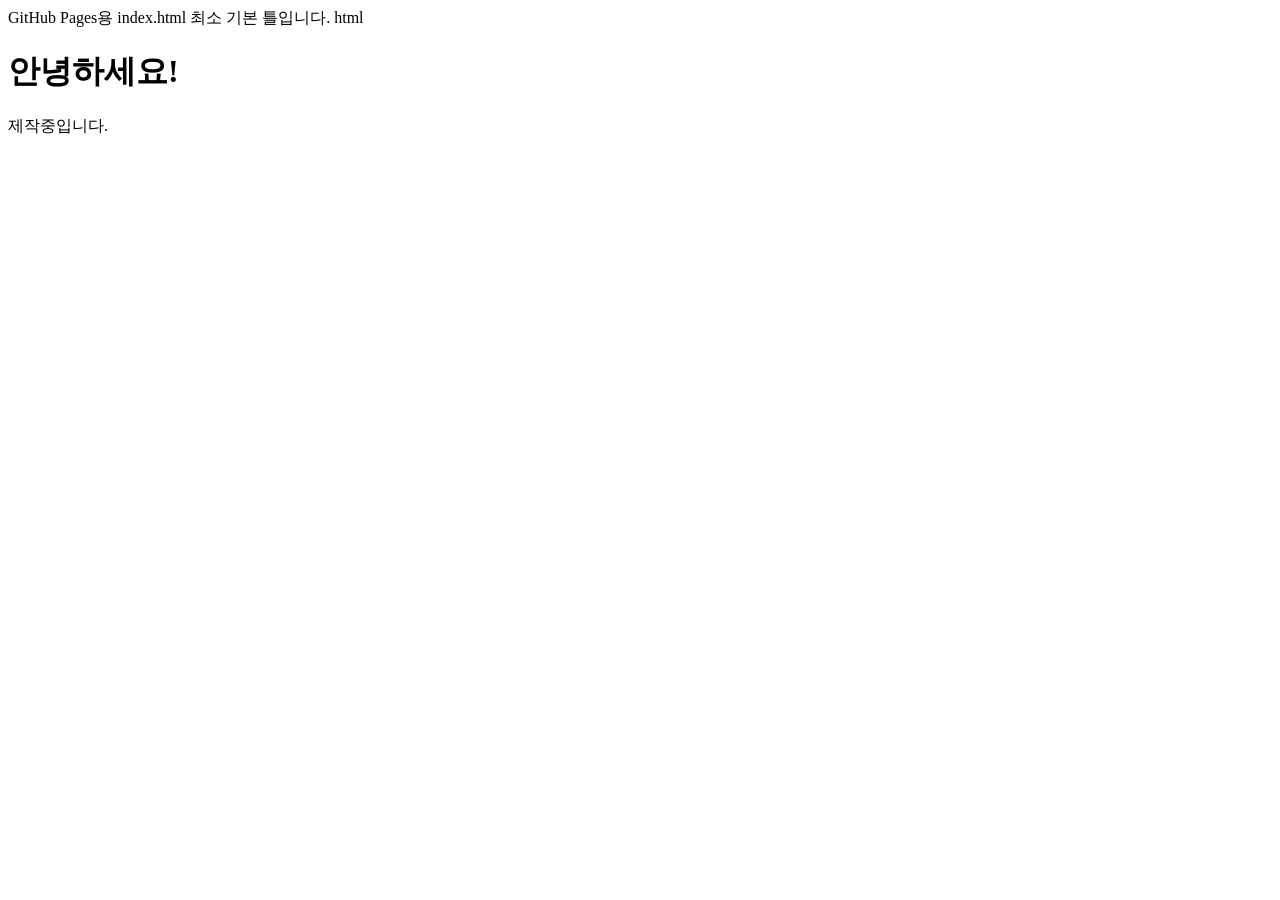
==== index.html @ 8b9768b1 "Update index.html" ====
GitHub Pages용 index.html 최소 기본 틀입니다.

html
<!DOCTYPE html>
<html lang="ko">
<head>
  <meta charset="UTF-8">
  <meta name="viewport" content="width=device-width, initial-scale=1.0">
  <title>202609</title>
</head>
<body>
  <h1>안녕하세요!</h1>
  <p>제작중입니다.</p>
</body>
</html>
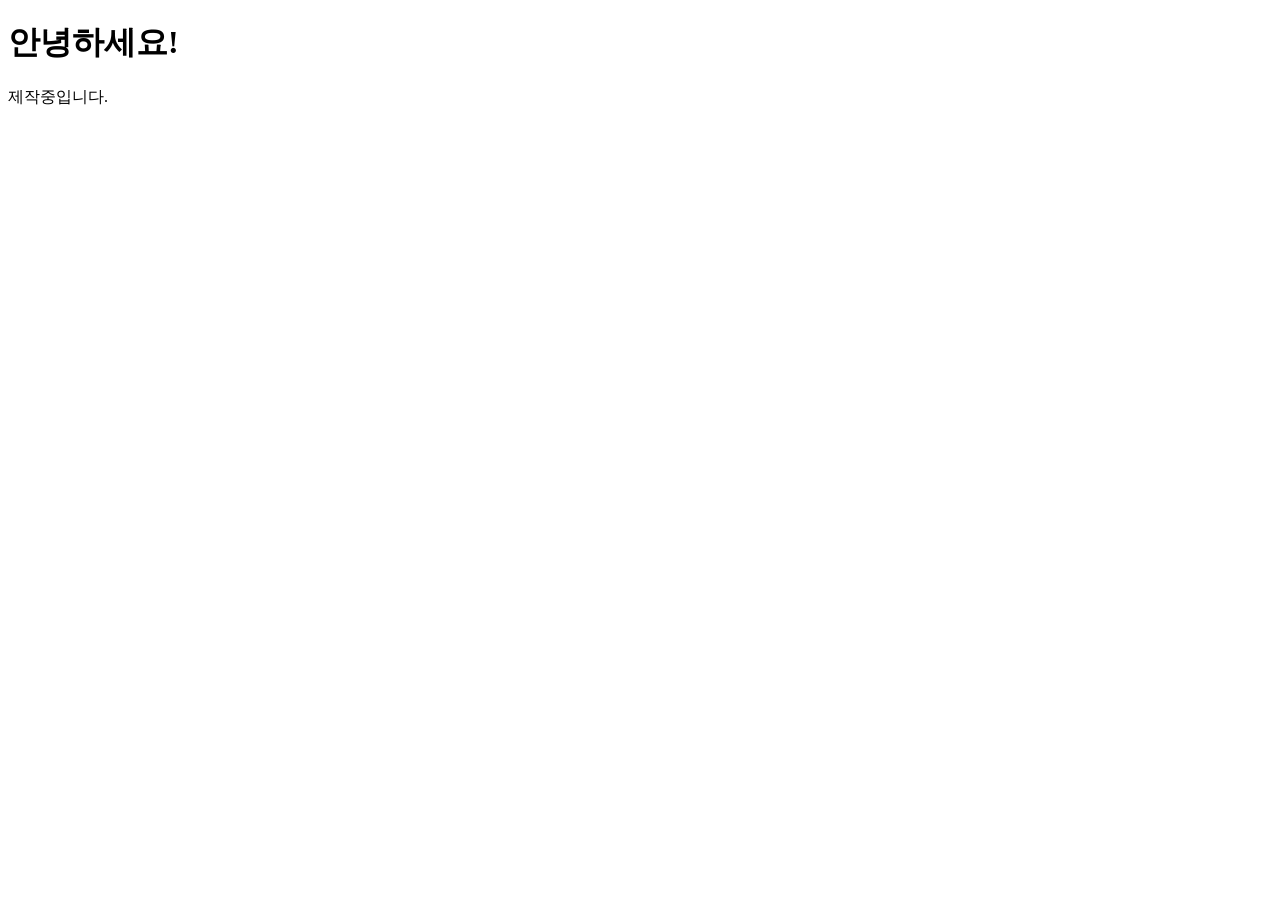
==== commit 2f431987: "Update index.html" ====
--- a/index.html
+++ b/index.html
@@ -1,6 +1,3 @@
-GitHub Pages용 index.html 최소 기본 틀입니다.
-
-html
 <!DOCTYPE html>
 <html lang="ko">
 <head>
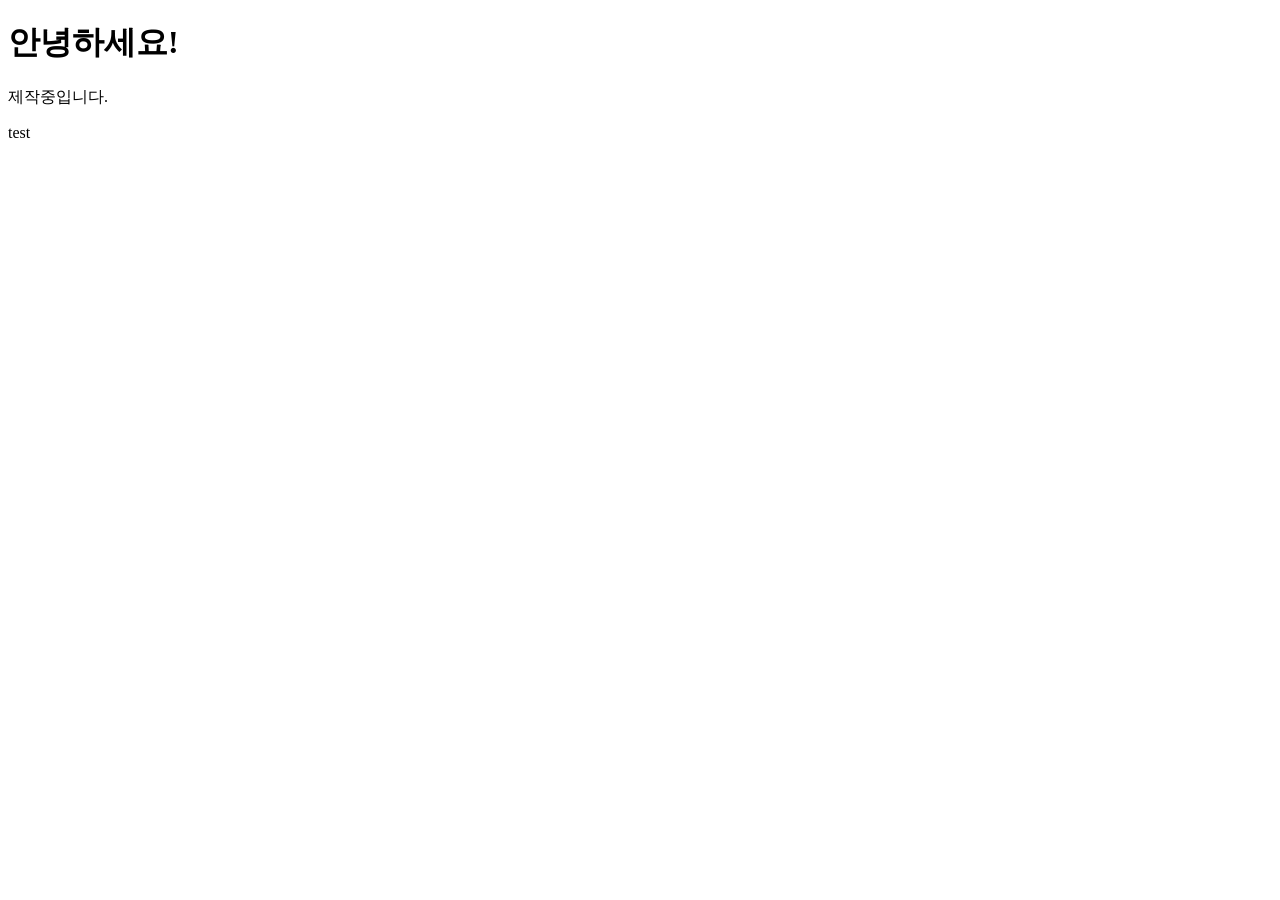
==== commit 7ef6ab96: "Update index.html" ====
--- a/index.html
+++ b/index.html
@@ -8,5 +8,7 @@
 <body>
   <h1>안녕하세요!</h1>
   <p>제작중입니다.</p>
+
+  test 
 </body>
 </html>
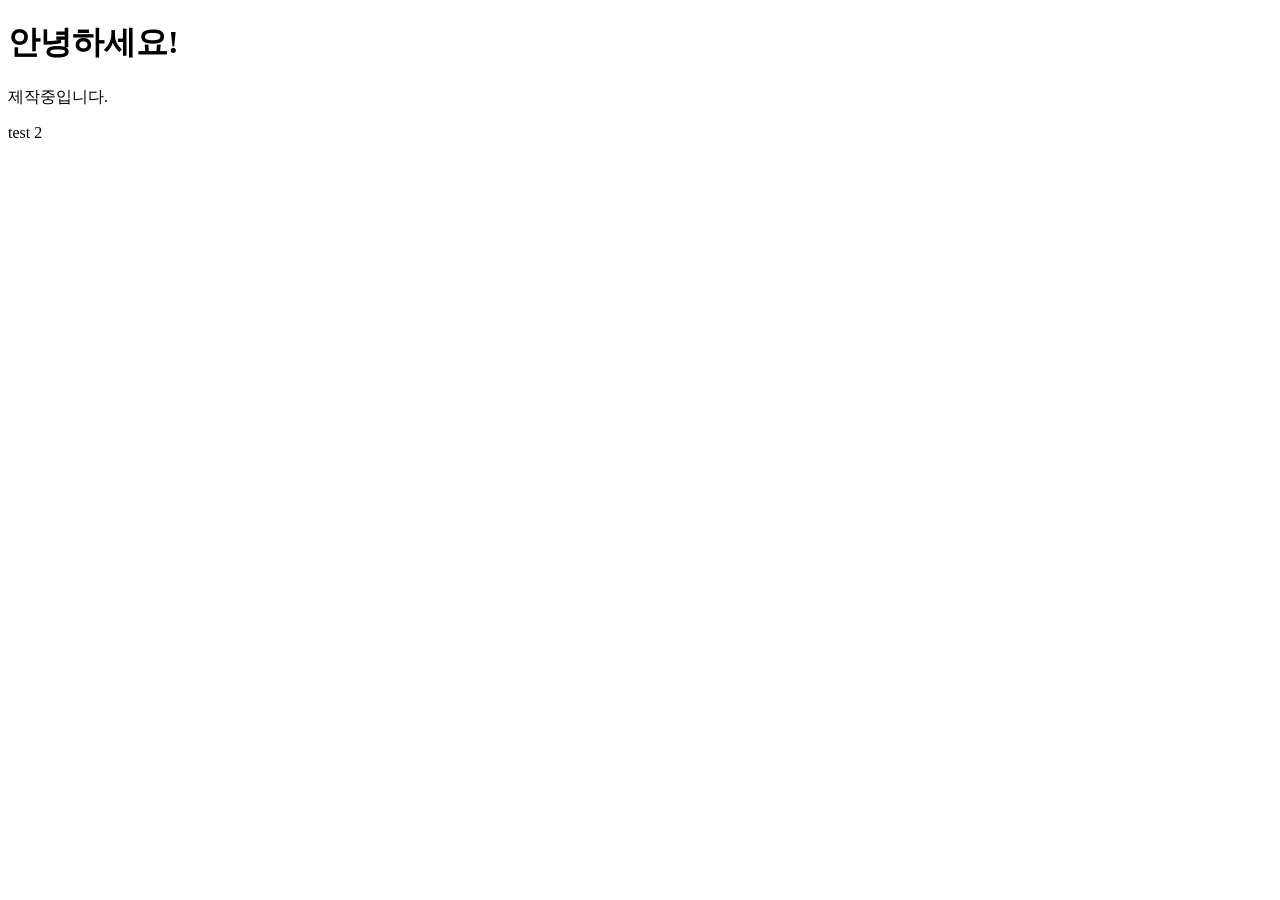
==== commit 74d03f8e: "Update index.html" ====
--- a/index.html
+++ b/index.html
@@ -9,6 +9,6 @@
   <h1>안녕하세요!</h1>
   <p>제작중입니다.</p>
 
-  test 
+  test  2
 </body>
 </html>
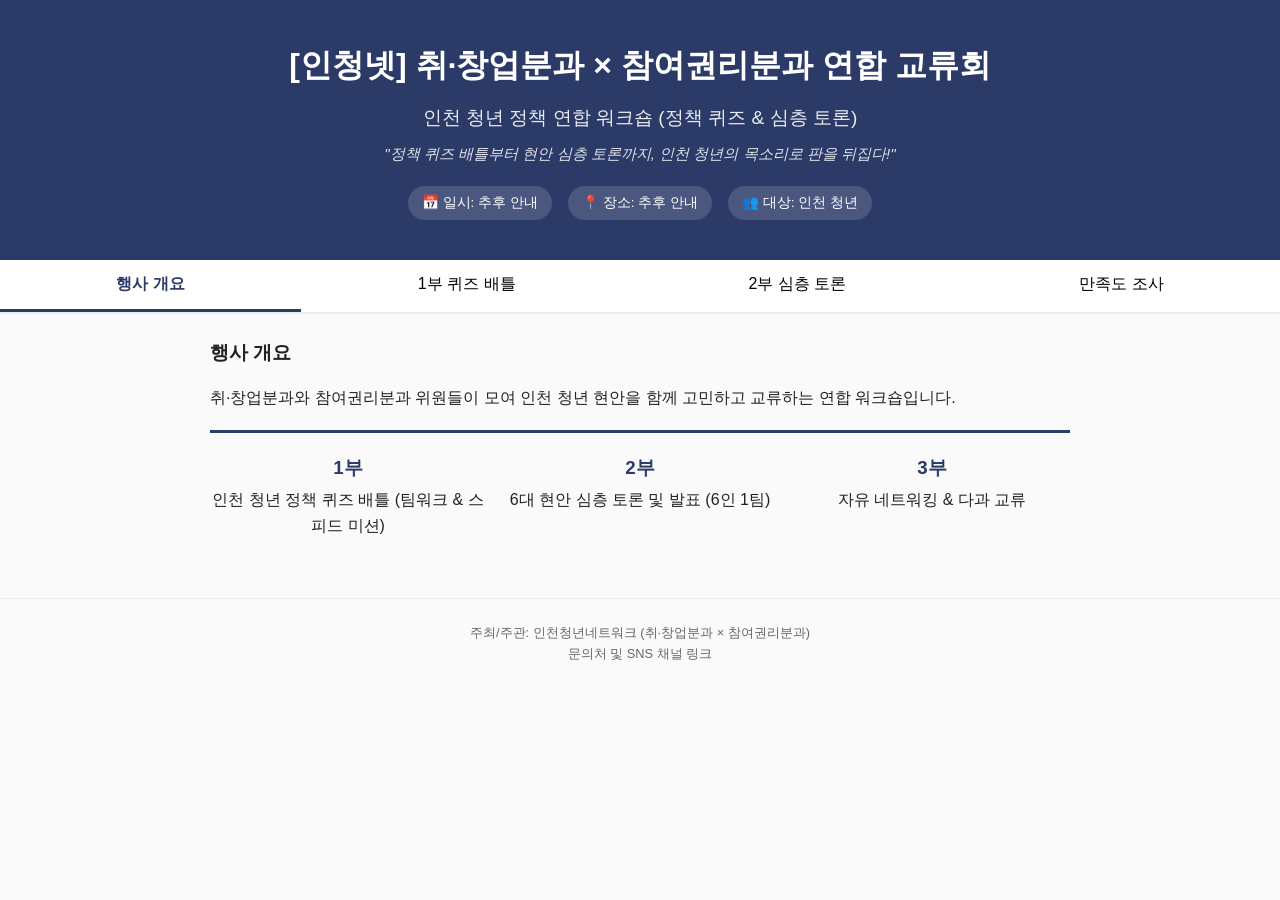
==== commit 14539081: "Add files via upload" ====
--- a/index.html
+++ b/index.html
@@ -1,14 +1,125 @@
 <!DOCTYPE html>
 <html lang="ko">
 <head>
-  <meta charset="UTF-8">
-  <meta name="viewport" content="width=device-width, initial-scale=1.0">
-  <title>202609</title>
+<meta charset="UTF-8">
+<meta name="viewport" content="width=device-width, initial-scale=1.0">
+<title>인청넷 연합 교류회 안내</title>
+<link rel="stylesheet" href="style.css">
 </head>
 <body>
-  <h1>안녕하세요!</h1>
-  <p>제작중입니다.</p>
 
-  test  2
+<!-- Hero Section -->
+<header class="hero">
+  <h1>[인청넷] 취·창업분과 × 참여권리분과 연합 교류회</h1>
+  <p class="subtitle">인천 청년 정책 연합 워크숍 (정책 퀴즈 & 심층 토론)</p>
+  <p class="tagline">"정책 퀴즈 배틀부터 현안 심층 토론까지, 인천 청년의 목소리로 판을 뒤집다!"</p>
+
+  <div class="info-badges">
+    <span class="badge">📅 일시: 추후 안내</span>
+    <span class="badge">📍 장소: 추후 안내</span>
+    <span class="badge">👥 대상: 인천 청년</span>
+  </div>
+</header>
+
+<!-- Tab Menu -->
+<nav class="tab-menu">
+  <button class="tab-btn active" data-tab="tab1">행사 개요</button>
+  <button class="tab-btn" data-tab="tab2">1부 퀴즈 배틀</button>
+  <button class="tab-btn" data-tab="tab3">2부 심층 토론</button>
+  <button class="tab-btn" data-tab="tab4">만족도 조사</button>
+</nav>
+
+<main class="tab-content-wrap">
+
+  <!-- 탭1: 행사 개요 -->
+  <section id="tab1" class="tab-content active">
+    <h2>행사 개요</h2>
+    <p>취·창업분과와 참여권리분과 위원들이 모여 인천 청년 현안을 함께 고민하고 교류하는 연합 워크숍입니다.</p>
+
+    <div class="timeline">
+      <div class="timeline-item">
+        <h3>1부</h3>
+        <p>인천 청년 정책 퀴즈 배틀 (팀워크 & 스피드 미션)</p>
+      </div>
+      <div class="timeline-item">
+        <h3>2부</h3>
+        <p>6대 현안 심층 토론 및 발표 (6인 1팀)</p>
+      </div>
+      <div class="timeline-item">
+        <h3>3부</h3>
+        <p>자유 네트워킹 & 다과 교류</p>
+      </div>
+    </div>
+  </section>
+
+  <!-- 탭2: 1부 퀴즈 배틀 -->
+  <section id="tab2" class="tab-content">
+    <h2>1부: 정책 퀴즈 배틀</h2>
+
+    <div class="sub-tab-menu">
+      <button class="sub-tab-btn active" data-subtab="sub1">코너 1: 음절 카드 조합 퀴즈</button>
+      <button class="sub-tab-btn" data-subtab="sub2">코너 2: 릴레이 정책 발표문 만들기</button>
+    </div>
+
+    <div id="sub1" class="sub-tab-content active">
+      <h3>코너 1: 음절 카드 조합 퀴즈</h3>
+      <p><strong>게임 규칙:</strong> 사전 준비된 음절 카드를 나눈 뒤, 질문을 듣고 팀원이 협력하여 1인 1음절을 들고 정답 단어를 조합!</p>
+      <p><strong>주요 출제 범위:</strong> 임차보증금 지원, 면접 수당, 청년 공간 '유유기지', 청년 기본 조례 등 10선</p>
+    </div>
+
+    <div id="sub2" class="sub-tab-content">
+      <h3>코너 2: 릴레이 정책 발표문 만들기</h3>
+      <p><strong>게임 규칙:</strong> 주어진 정책 제목에 대해 팀원 전원이 겹치지 않게 한 문장씩 이어 붙여 스피드있게 발표문 완성!</p>
+      <p><strong>주요 대상 정책:</strong> 인천형 천원주택, 청년드림 체크카드, 인천 I-패스, 청년참여예산 등 10선</p>
+    </div>
+  </section>
+
+  <!-- 탭3: 2부 심층 토론 -->
+  <section id="tab3" class="tab-content">
+    <h2>2부: 심층 토론 (6대 현안)</h2>
+
+    <div class="topic-grid">
+      <div class="topic-card">
+        <h3>💼 일자리</h3>
+        <p>무기계약직의 희망고문? 인천형 일자리의 덫과 진짜 정규직 전환</p>
+      </div>
+      <div class="topic-card">
+        <h3>⚖️ 복지/기준</h3>
+        <p>나이·소득 컷에 가로막힌 인천 청년 역차별 참교육</p>
+      </div>
+      <div class="topic-card">
+        <h3>🚀 취·창업</h3>
+        <p>인천에서 취·창업 올킬: 서울 안 가고 송도·개항로에서 대박 난 리얼 생존기</p>
+      </div>
+      <div class="topic-card">
+        <h3>🏠 정책 참여</h3>
+        <p>인천 청년들이 직접 뒤집은 판: 우리가 바꾼 '천원주택'과 조례의 역사</p>
+      </div>
+      <div class="topic-card">
+        <h3>💰 예산/정보</h3>
+        <p>인천시 예산 털기 프로젝트: 공무원들만 아는 숨은 지원금</p>
+      </div>
+      <div class="topic-card">
+        <h3>📢 거버넌스</h3>
+        <p>인천시 청년은 들러리? 숟가락 얹기 거부하고 의사결정권 뺏어오기</p>
+      </div>
+    </div>
+  </section>
+
+  <!-- 탭4: 만족도 조사 (내용은 추후 QR 직접 추가) -->
+  <section id="tab4" class="tab-content">
+    <h2>만족도 조사</h2>
+    <!-- QR 코드 추가 예정 -->
+  </section>
+
+</main>
+
+<!-- Footer -->
+<footer class="footer">
+  <p>주최/주관: 인천청년네트워크 (취·창업분과 × 참여권리분과)</p>
+  <p>문의처 및 SNS 채널 링크</p>
+</footer>
+
+<script src="script.js"></script>
 </body>
 </html>
--- a/style.css
+++ b/style.css
@@ -0,0 +1,223 @@
+* {
+  box-sizing: border-box;
+  margin: 0;
+  padding: 0;
+}
+
+body {
+  font-family: -apple-system, BlinkMacSystemFont, "Apple SD Gothic Neo", "Malgun Gothic", sans-serif;
+  color: #222;
+  line-height: 1.6;
+  background: #fafafa;
+}
+
+/* Hero */
+.hero {
+  background: #2b3a67;
+  color: #fff;
+  padding: 40px 20px;
+  text-align: center;
+}
+
+.hero h1 {
+  font-size: 1.4rem;
+  margin-bottom: 12px;
+}
+
+.hero .subtitle {
+  font-size: 1rem;
+  opacity: 0.9;
+  margin-bottom: 8px;
+}
+
+.hero .tagline {
+  font-size: 0.95rem;
+  font-style: italic;
+  opacity: 0.85;
+  margin-bottom: 20px;
+}
+
+.info-badges {
+  display: flex;
+  flex-direction: column;
+  gap: 8px;
+  align-items: center;
+}
+
+.badge {
+  background: rgba(255, 255, 255, 0.15);
+  padding: 6px 14px;
+  border-radius: 20px;
+  font-size: 0.85rem;
+}
+
+/* Tab Menu */
+.tab-menu {
+  position: sticky;
+  top: 0;
+  z-index: 10;
+  display: flex;
+  flex-wrap: wrap;
+  background: #fff;
+  border-bottom: 2px solid #eee;
+}
+
+.tab-btn {
+  flex: 1 1 50%;
+  padding: 14px 8px;
+  border: none;
+  background: #fff;
+  font-size: 0.9rem;
+  cursor: pointer;
+  border-bottom: 3px solid transparent;
+}
+
+.tab-btn.active {
+  color: #2b3a67;
+  font-weight: bold;
+  border-bottom: 3px solid #2b3a67;
+}
+
+/* Tab Content */
+.tab-content-wrap {
+  max-width: 900px;
+  margin: 0 auto;
+  padding: 24px 20px 60px;
+}
+
+.tab-content {
+  display: none;
+}
+
+.tab-content.active {
+  display: block;
+}
+
+.tab-content h2 {
+  margin-bottom: 16px;
+  font-size: 1.2rem;
+}
+
+/* Timeline */
+.timeline {
+  display: flex;
+  flex-direction: column;
+  gap: 16px;
+  margin-top: 20px;
+  border-left: 3px solid #2b3a67;
+  padding-left: 16px;
+}
+
+.timeline-item h3 {
+  color: #2b3a67;
+  margin-bottom: 4px;
+}
+
+/* Sub Tabs */
+.sub-tab-menu {
+  display: flex;
+  flex-direction: column;
+  gap: 8px;
+  margin-bottom: 20px;
+}
+
+.sub-tab-btn {
+  padding: 10px;
+  border: 1px solid #ccc;
+  background: #fff;
+  cursor: pointer;
+  border-radius: 6px;
+  font-size: 0.85rem;
+}
+
+.sub-tab-btn.active {
+  background: #2b3a67;
+  color: #fff;
+  border-color: #2b3a67;
+}
+
+.sub-tab-content {
+  display: none;
+  padding: 12px 0;
+}
+
+.sub-tab-content.active {
+  display: block;
+}
+
+/* Topic Grid */
+.topic-grid {
+  display: grid;
+  grid-template-columns: 1fr;
+  gap: 16px;
+}
+
+.topic-card {
+  background: #fff;
+  border: 1px solid #eee;
+  border-radius: 10px;
+  padding: 16px;
+  box-shadow: 0 1px 4px rgba(0, 0, 0, 0.05);
+}
+
+.topic-card h3 {
+  margin-bottom: 8px;
+  color: #2b3a67;
+}
+
+/* Footer */
+.footer {
+  text-align: center;
+  padding: 24px 20px;
+  font-size: 0.8rem;
+  color: #666;
+  border-top: 1px solid #eee;
+}
+
+/* Tablet / Desktop */
+@media (min-width: 768px) {
+  .hero h1 {
+    font-size: 2rem;
+  }
+
+  .hero .subtitle {
+    font-size: 1.2rem;
+  }
+
+  .info-badges {
+    flex-direction: row;
+    justify-content: center;
+    gap: 16px;
+  }
+
+  .tab-btn {
+    flex: 1 1 auto;
+    font-size: 1rem;
+  }
+
+  .timeline {
+    flex-direction: row;
+    border-left: none;
+    border-top: 3px solid #2b3a67;
+    padding-left: 0;
+    padding-top: 20px;
+    justify-content: space-between;
+  }
+
+  .timeline-item {
+    flex: 1;
+    text-align: center;
+  }
+
+  .sub-tab-menu {
+    flex-direction: row;
+  }
+
+  .sub-tab-btn {
+    flex: 1;
+  }
+
+  .topic-grid {
+    grid-template-columns: repeat(3, 1fr);
+  }
+}
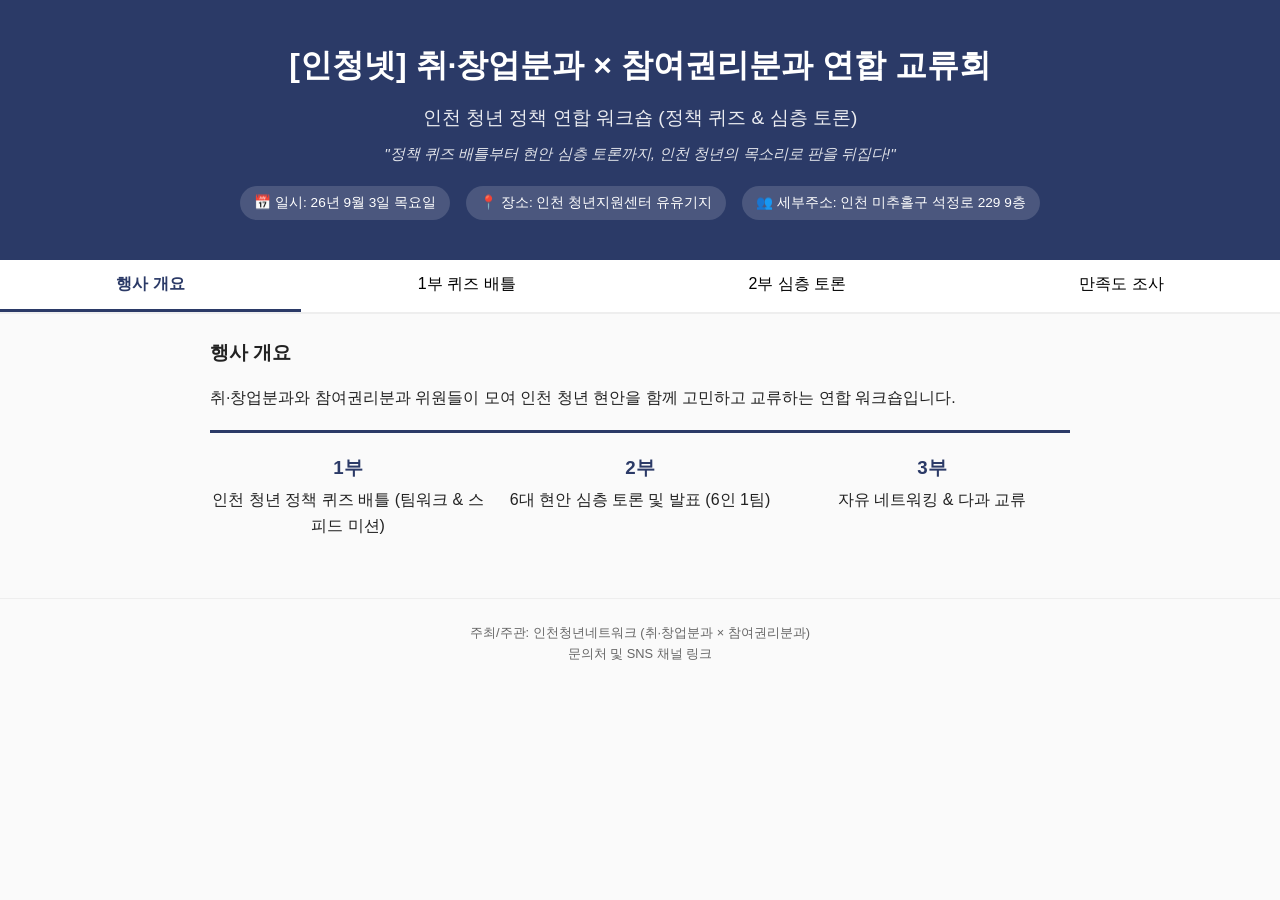
==== commit fbdee522: "Update index.html" ====
--- a/index.html
+++ b/index.html
@@ -15,9 +15,9 @@
   <p class="tagline">"정책 퀴즈 배틀부터 현안 심층 토론까지, 인천 청년의 목소리로 판을 뒤집다!"</p>
 
   <div class="info-badges">
-    <span class="badge">📅 일시: 추후 안내</span>
-    <span class="badge">📍 장소: 추후 안내</span>
-    <span class="badge">👥 대상: 인천 청년</span>
+    <span class="badge">📅 일시: 26년 9월 3일 목요일</span>
+    <span class="badge">📍 장소: 인천 청년지원센터 유유기지</span>
+    <span class="badge">👥 세부주소: 인천 미추홀구 석정로 229 9층</span>
   </div>
 </header>
 
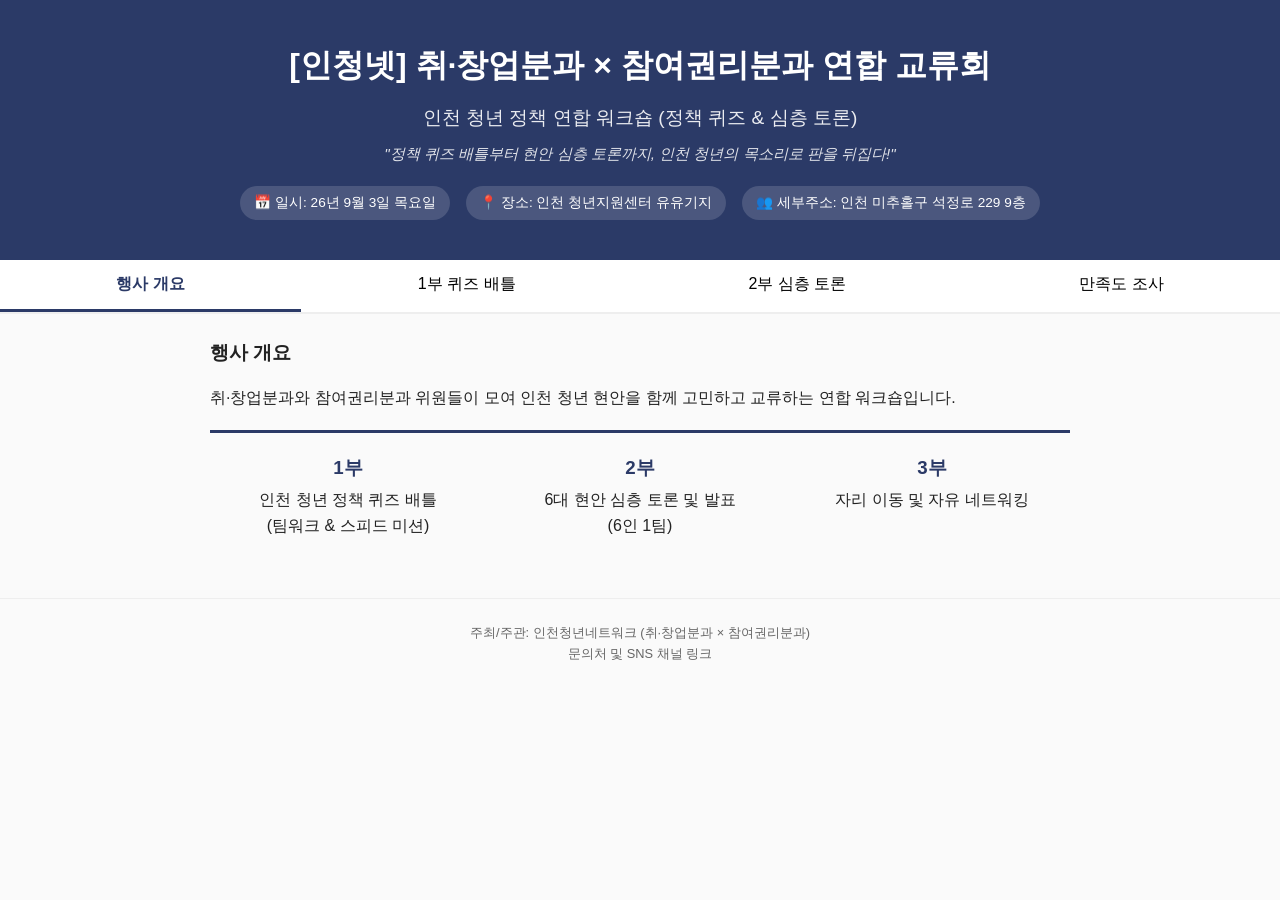
==== commit e019ce50: "Update index.html" ====
--- a/index.html
+++ b/index.html
@@ -39,15 +39,15 @@
     <div class="timeline">
       <div class="timeline-item">
         <h3>1부</h3>
-        <p>인천 청년 정책 퀴즈 배틀 (팀워크 & 스피드 미션)</p>
+        <p>인천 청년 정책 퀴즈 배틀</br> (팀워크 & 스피드 미션)</p>
       </div>
       <div class="timeline-item">
         <h3>2부</h3>
-        <p>6대 현안 심층 토론 및 발표 (6인 1팀)</p>
+        <p>6대 현안 심층 토론 및 발표</br>  (6인 1팀)</p>
       </div>
       <div class="timeline-item">
         <h3>3부</h3>
-        <p>자유 네트워킹 & 다과 교류</p>
+        <p> 자리 이동 및 자유 네트워킹</p>
       </div>
     </div>
   </section>
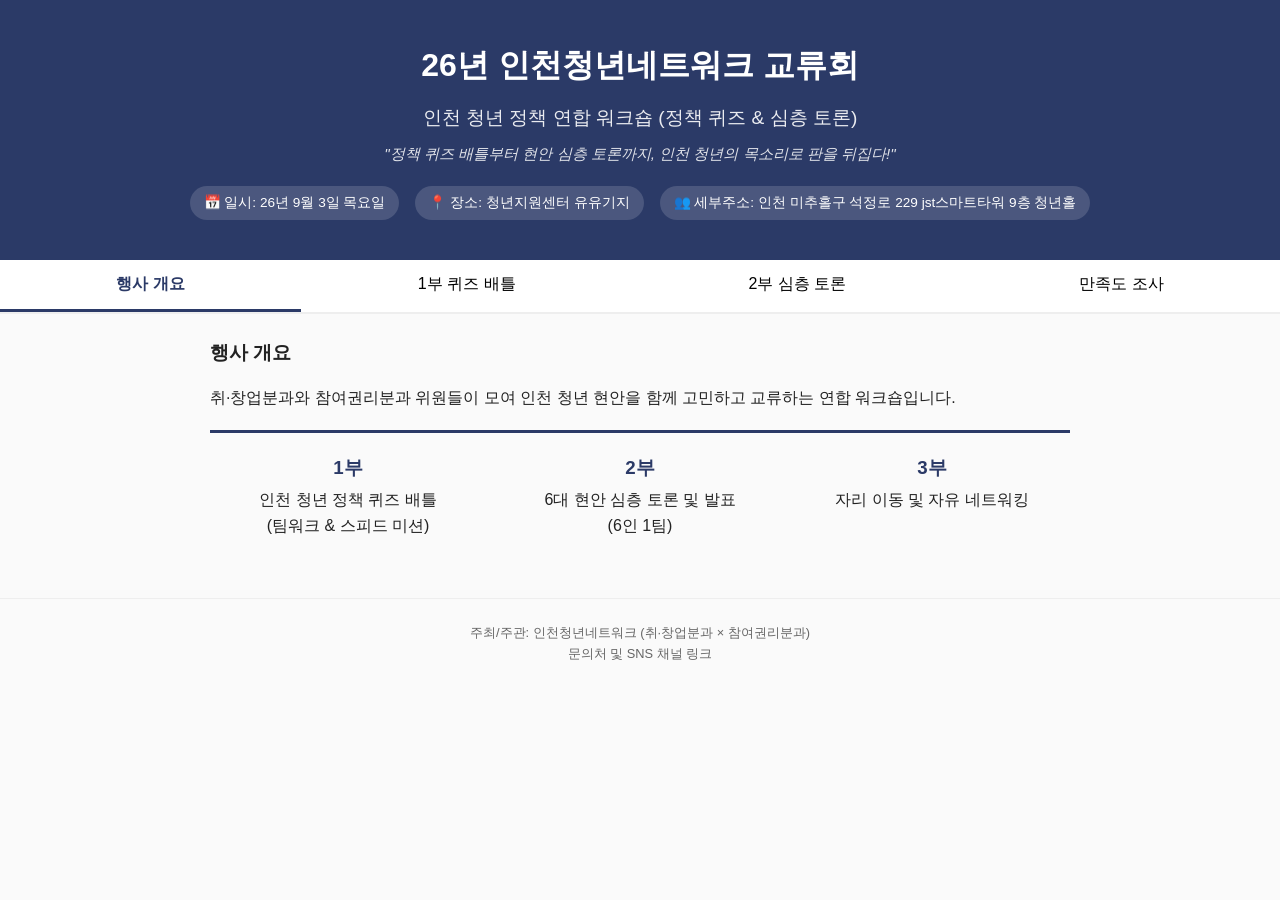
==== commit ea5c126e: "Update index.html" ====
--- a/index.html
+++ b/index.html
@@ -10,14 +10,14 @@
 
 <!-- Hero Section -->
 <header class="hero">
-  <h1>[인청넷] 취·창업분과 × 참여권리분과 연합 교류회</h1>
+  <h1>26년 인천청년네트워크 교류회</h1>
   <p class="subtitle">인천 청년 정책 연합 워크숍 (정책 퀴즈 & 심층 토론)</p>
   <p class="tagline">"정책 퀴즈 배틀부터 현안 심층 토론까지, 인천 청년의 목소리로 판을 뒤집다!"</p>
 
   <div class="info-badges">
     <span class="badge">📅 일시: 26년 9월 3일 목요일</span>
-    <span class="badge">📍 장소: 인천 청년지원센터 유유기지</span>
-    <span class="badge">👥 세부주소: 인천 미추홀구 석정로 229 9층</span>
+    <span class="badge">📍 장소: 청년지원센터 유유기지</span>
+    <span class="badge">👥 세부주소: 인천 미추홀구 석정로 229 jst스마트타워 9층 청년홀</span>
   </div>
 </header>
 
